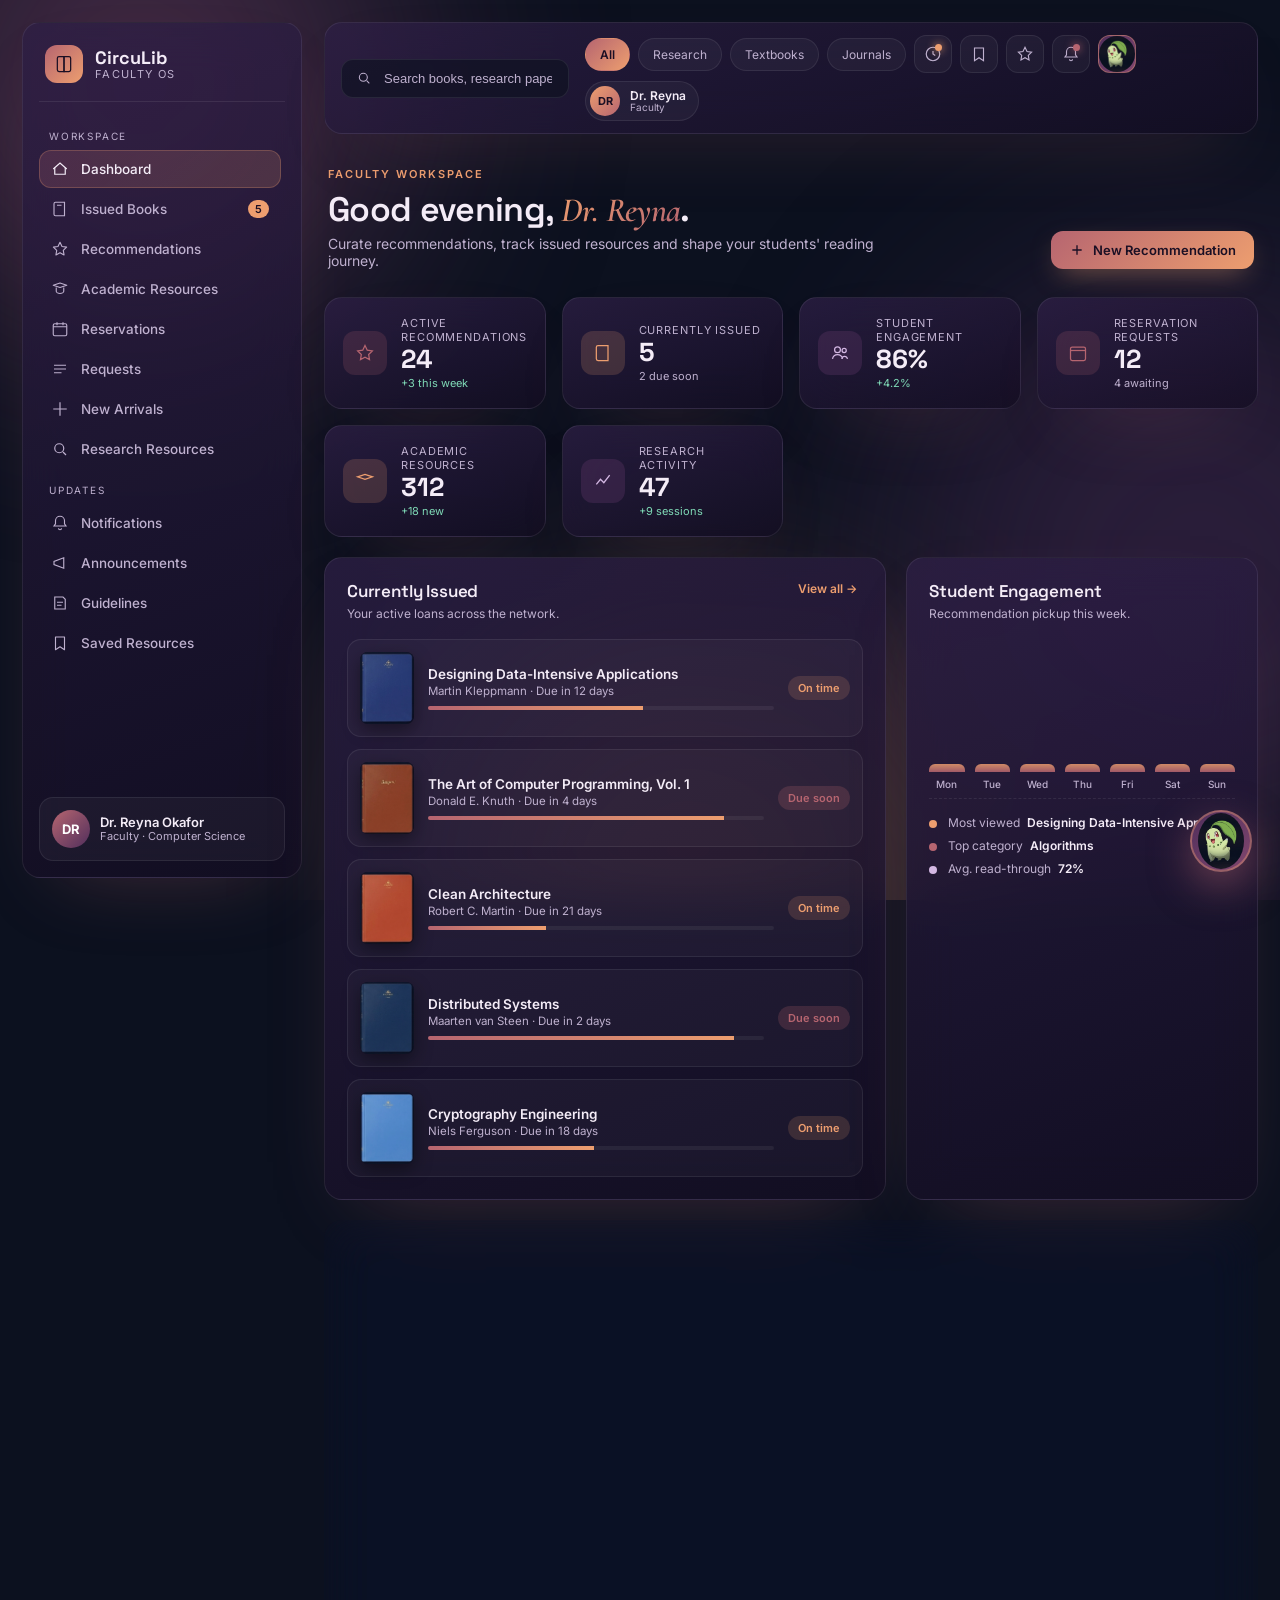
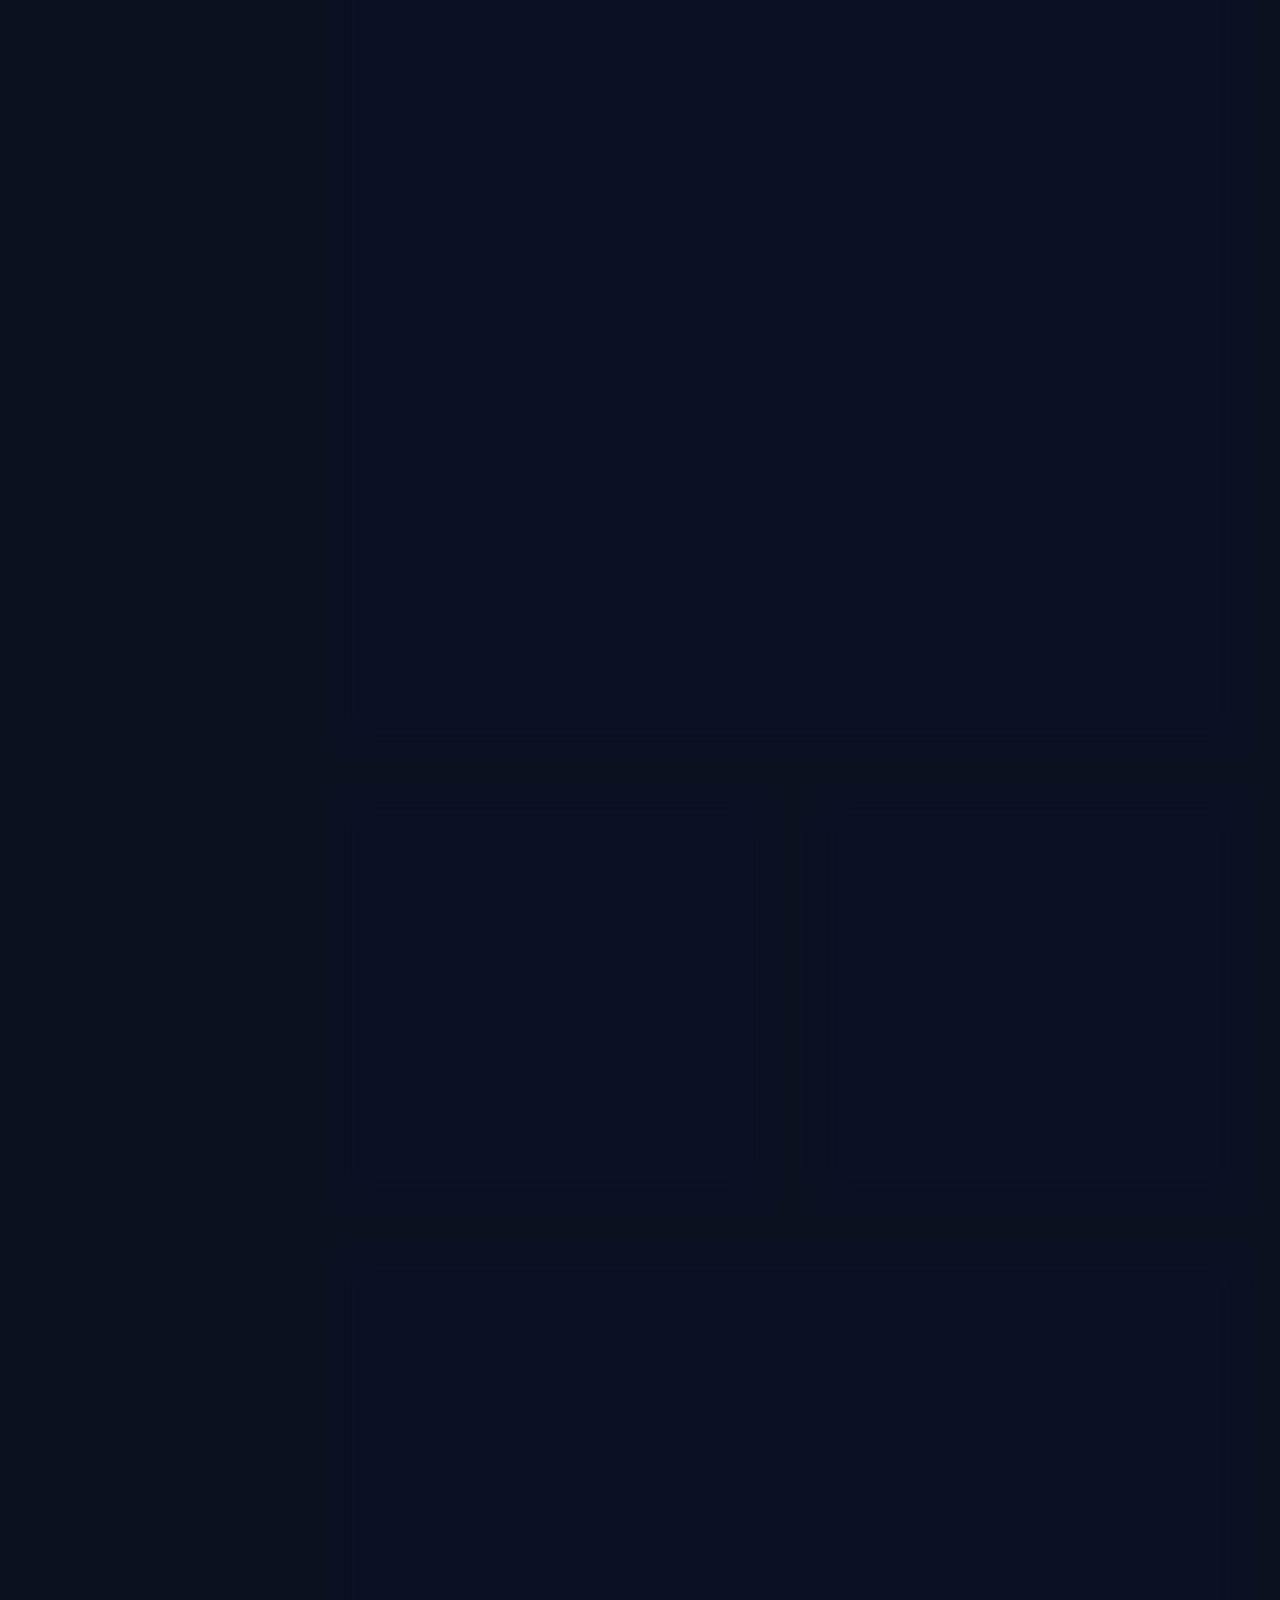
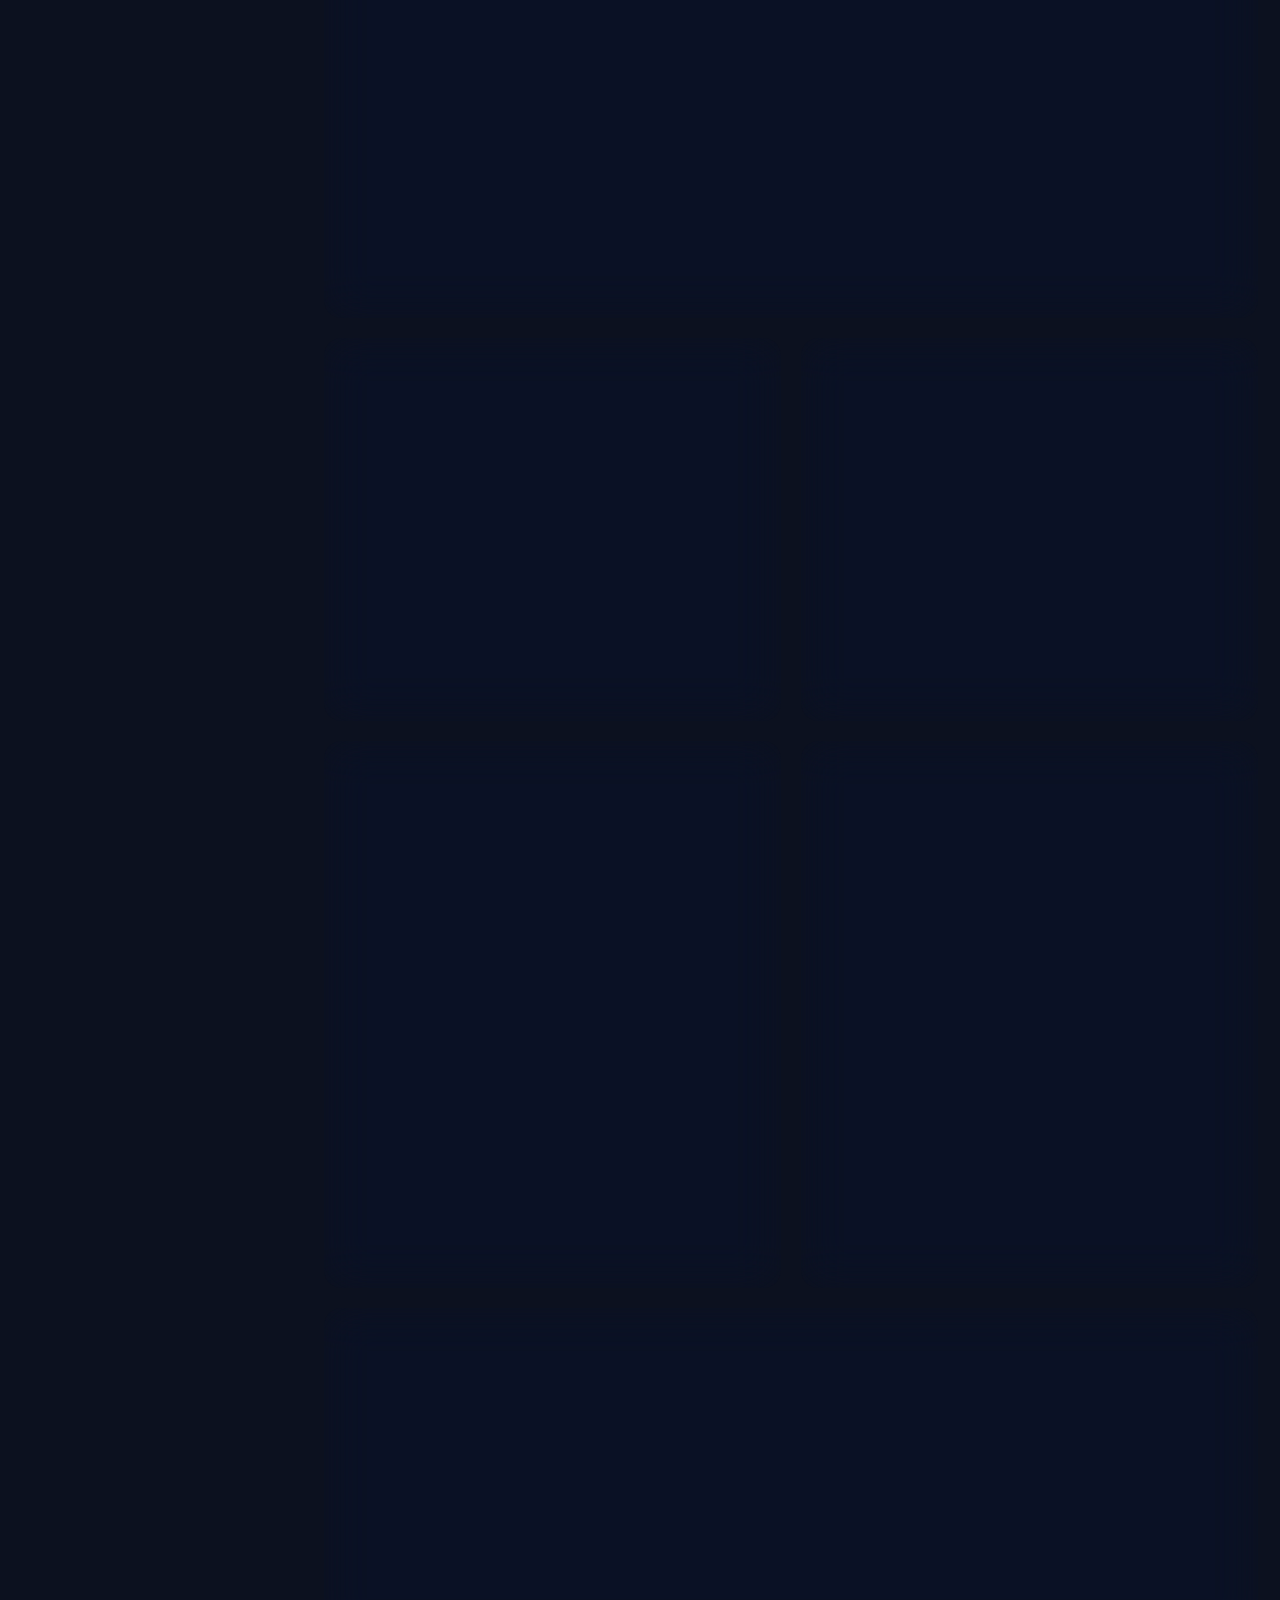
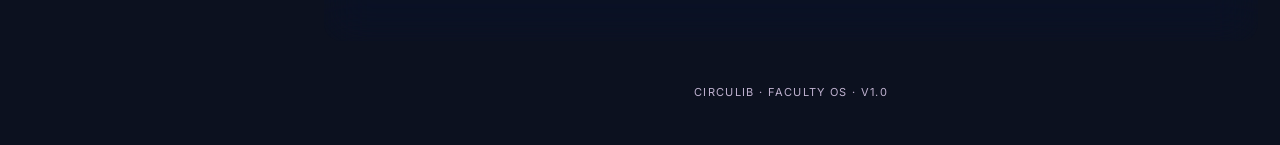
==== public/circulib/faculty-dashboard.html @ a868ea6f "Changes Co-authored-by: 4bhi6yan <189090337+4bhi6yan@users.noreply.github.com>" ====
<!DOCTYPE html>
<html lang="en">
<head>
<meta charset="UTF-8" />
<meta name="viewport" content="width=device-width, initial-scale=1.0" />
<title>CircuLib — Faculty Dashboard</title>
<link rel="preconnect" href="https://fonts.googleapis.com">
<link rel="preconnect" href="https://fonts.gstatic.com" crossorigin>
<link href="https://fonts.googleapis.com/css2?family=Space+Grotesk:wght@400;500;600;700&family=Inter:wght@300;400;500;600&family=Cormorant+Garamond:wght@500;600;700&display=swap" rel="stylesheet">
<link rel="stylesheet" href="faculty-dashboard.css" />
</head>
<body>

<!-- Ambient aurora -->
<div class="fc-aurora">
  <span class="fc-blob fc-blob--1"></span>
  <span class="fc-blob fc-blob--2"></span>
  <span class="fc-blob fc-blob--3"></span>
</div>

<div class="fc-app">

  <!-- ============ SIDEBAR ============ -->
  <aside class="fc-sidebar fc-glass">
    <div class="fc-brand">
      <div class="fc-brand__mark">
        <svg viewBox="0 0 24 24" fill="none"><path d="M4 5a2 2 0 0 1 2-2h6v18H6a2 2 0 0 1-2-2V5Z" stroke="currentColor" stroke-width="1.5"/><path d="M20 5a2 2 0 0 0-2-2h-6v18h6a2 2 0 0 0 2-2V5Z" stroke="currentColor" stroke-width="1.5"/></svg>
      </div>
      <div class="fc-brand__text">
        <span class="fc-brand__name">CircuLib</span>
        <span class="fc-brand__tag">Faculty OS</span>
      </div>
    </div>

    <nav class="fc-nav">
      <span class="fc-nav__label">Workspace</span>
      <a href="#" class="fc-nav__item is-active" data-section="dashboard">
        <svg viewBox="0 0 24 24" fill="none"><path d="M3 12 12 4l9 8" stroke="currentColor" stroke-width="1.6"/><path d="M5 10v9h14v-9" stroke="currentColor" stroke-width="1.6"/></svg>
        <span>Dashboard</span>
      </a>
      <a href="#" class="fc-nav__item" data-section="issued">
        <svg viewBox="0 0 24 24" fill="none"><path d="M4 5a2 2 0 0 1 2-2h12v18H6a2 2 0 0 1-2-2V5Z" stroke="currentColor" stroke-width="1.5"/><path d="M8 7h6" stroke="currentColor" stroke-width="1.5"/></svg>
        <span>Issued Books</span>
        <em class="fc-nav__badge">5</em>
      </a>
      <a href="#" class="fc-nav__item" data-section="recommend">
        <svg viewBox="0 0 24 24" fill="none"><path d="m12 3 2.7 5.6 6.1.9-4.4 4.3 1 6.1L12 17l-5.4 2.9 1-6.1L3.2 9.5l6.1-.9L12 3Z" stroke="currentColor" stroke-width="1.5" stroke-linejoin="round"/></svg>
        <span>Recommendations</span>
      </a>
      <a href="#" class="fc-nav__item" data-section="academic">
        <svg viewBox="0 0 24 24" fill="none"><path d="M3 7 12 4l9 3-9 3-9-3Z" stroke="currentColor" stroke-width="1.5" stroke-linejoin="round"/><path d="M7 10v5c0 1.5 2.5 3 5 3s5-1.5 5-3v-5" stroke="currentColor" stroke-width="1.5"/></svg>
        <span>Academic Resources</span>
      </a>
      <a href="#" class="fc-nav__item" data-section="reservations">
        <svg viewBox="0 0 24 24" fill="none"><rect x="3" y="5" width="18" height="16" rx="2" stroke="currentColor" stroke-width="1.5"/><path d="M3 9h18M8 3v4M16 3v4" stroke="currentColor" stroke-width="1.5"/></svg>
        <span>Reservations</span>
      </a>
      <a href="#" class="fc-nav__item" data-section="requests">
        <svg viewBox="0 0 24 24" fill="none"><path d="M4 7h16M4 12h16M4 17h10" stroke="currentColor" stroke-width="1.6"/></svg>
        <span>Requests</span>
      </a>
      <a href="#" class="fc-nav__item" data-section="arrivals">
        <svg viewBox="0 0 24 24" fill="none"><path d="M12 3v18M3 12h18" stroke="currentColor" stroke-width="1.6"/></svg>
        <span>New Arrivals</span>
      </a>
      <a href="#" class="fc-nav__item" data-section="research">
        <svg viewBox="0 0 24 24" fill="none"><circle cx="11" cy="11" r="6" stroke="currentColor" stroke-width="1.6"/><path d="m20 20-4-4" stroke="currentColor" stroke-width="1.6"/></svg>
        <span>Research Resources</span>
      </a>

      <span class="fc-nav__label">Updates</span>
      <a href="#" class="fc-nav__item" data-section="notifications">
        <svg viewBox="0 0 24 24" fill="none"><path d="M6 9a6 6 0 1 1 12 0v4l2 3H4l2-3V9Z" stroke="currentColor" stroke-width="1.5"/><path d="M10 19a2 2 0 0 0 4 0" stroke="currentColor" stroke-width="1.5"/></svg>
        <span>Notifications</span>
      </a>
      <a href="#" class="fc-nav__item" data-section="announcements">
        <svg viewBox="0 0 24 24" fill="none"><path d="M4 10v4l13 5V5L4 10Z" stroke="currentColor" stroke-width="1.5"/></svg>
        <span>Announcements</span>
      </a>
      <a href="#" class="fc-nav__item" data-section="guidelines">
        <svg viewBox="0 0 24 24" fill="none"><path d="M5 4h11l3 3v13H5V4Z" stroke="currentColor" stroke-width="1.5"/><path d="M8 11h8M8 15h6" stroke="currentColor" stroke-width="1.5"/></svg>
        <span>Guidelines</span>
      </a>
      <a href="#" class="fc-nav__item" data-section="saved">
        <svg viewBox="0 0 24 24" fill="none"><path d="M6 4h12v17l-6-4-6 4V4Z" stroke="currentColor" stroke-width="1.5" stroke-linejoin="round"/></svg>
        <span>Saved Resources</span>
      </a>
    </nav>

    <div class="fc-profile">
      <div class="fc-profile__avatar">DR</div>
      <div class="fc-profile__info">
        <span class="fc-profile__name">Dr. Reyna Okafor</span>
        <span class="fc-profile__role">Faculty · Computer Science</span>
      </div>
    </div>
  </aside>

  <!-- ============ MAIN ============ -->
  <main class="fc-main">

    <!-- Topbar -->
    <header class="fc-topbar fc-glass">
      <div class="fc-search">
        <svg viewBox="0 0 24 24" fill="none"><circle cx="11" cy="11" r="6" stroke="currentColor" stroke-width="1.6"/><path d="m20 20-4-4" stroke="currentColor" stroke-width="1.6"/></svg>
        <input id="fcSearch" type="text" placeholder="Search books, research papers, students…" />
        <div class="fc-search__dropdown" id="fcSearchDropdown"></div>
      </div>

      <div class="fc-topbar__actions">
        <button class="fc-chip" data-filter="all">All</button>
        <button class="fc-chip" data-filter="research">Research</button>
        <button class="fc-chip" data-filter="textbook">Textbooks</button>
        <button class="fc-chip" data-filter="journal">Journals</button>

        <button class="fc-icon-btn" title="Due alerts" data-modal="due">
          <svg viewBox="0 0 24 24" fill="none"><path d="M12 8v4l3 2" stroke="currentColor" stroke-width="1.6"/><circle cx="12" cy="12" r="9" stroke="currentColor" stroke-width="1.6"/></svg>
          <em class="fc-icon-btn__dot"></em>
        </button>
        <button class="fc-icon-btn" title="Saved" data-section-go="saved">
          <svg viewBox="0 0 24 24" fill="none"><path d="M6 4h12v17l-6-4-6 4V4Z" stroke="currentColor" stroke-width="1.5"/></svg>
        </button>
        <button class="fc-icon-btn" title="Recommendations" data-section-go="recommend">
          <svg viewBox="0 0 24 24" fill="none"><path d="m12 3 2.7 5.6 6.1.9-4.4 4.3 1 6.1L12 17l-5.4 2.9 1-6.1L3.2 9.5l6.1-.9L12 3Z" stroke="currentColor" stroke-width="1.5"/></svg>
        </button>
        <button class="fc-icon-btn" title="Notifications" data-modal="notif">
          <svg viewBox="0 0 24 24" fill="none"><path d="M6 9a6 6 0 1 1 12 0v4l2 3H4l2-3V9Z" stroke="currentColor" stroke-width="1.5"/><path d="M10 19a2 2 0 0 0 4 0" stroke="currentColor" stroke-width="1.5"/></svg>
          <em class="fc-icon-btn__dot fc-icon-btn__dot--warm"></em>
        </button>
        <button class="fc-icon-btn fc-icon-btn--okio" title="OKIO Assistant" id="fcOkioOpen">
          <img src="assets/okio.png" alt="OKIO" />
        </button>

        <div class="fc-profile-chip">
          <div class="fc-profile-chip__avatar">DR</div>
          <div class="fc-profile-chip__meta">
            <span>Dr. Reyna</span>
            <small>Faculty</small>
          </div>
        </div>
      </div>
    </header>

    <!-- Greeting -->
    <section class="fc-hero">
      <div>
        <span class="fc-kicker">Faculty Workspace</span>
        <h1>Good evening, <em>Dr. Reyna</em>.</h1>
        <p>Curate recommendations, track issued resources and shape your students' reading journey.</p>
      </div>
      <button class="fc-btn fc-btn--primary" data-section-go="recommend">
        <svg viewBox="0 0 24 24" fill="none"><path d="M12 5v14M5 12h14" stroke="currentColor" stroke-width="2"/></svg>
        New Recommendation
      </button>
    </section>

    <!-- Overview cards -->
    <section class="fc-overview">
      <article class="fc-stat fc-glass">
        <div class="fc-stat__icon fc-stat__icon--rose">
          <svg viewBox="0 0 24 24" fill="none"><path d="m12 3 2.7 5.6 6.1.9-4.4 4.3 1 6.1L12 17l-5.4 2.9 1-6.1L3.2 9.5l6.1-.9L12 3Z" stroke="currentColor" stroke-width="1.5"/></svg>
        </div>
        <div>
          <span class="fc-stat__label">Active Recommendations</span>
          <strong class="fc-stat__value">24</strong>
          <small class="fc-stat__delta fc-up">+3 this week</small>
        </div>
      </article>
      <article class="fc-stat fc-glass">
        <div class="fc-stat__icon fc-stat__icon--warm">
          <svg viewBox="0 0 24 24" fill="none"><path d="M4 5a2 2 0 0 1 2-2h12v18H6a2 2 0 0 1-2-2V5Z" stroke="currentColor" stroke-width="1.5"/></svg>
        </div>
        <div>
          <span class="fc-stat__label">Currently Issued</span>
          <strong class="fc-stat__value">5</strong>
          <small class="fc-stat__delta">2 due soon</small>
        </div>
      </article>
      <article class="fc-stat fc-glass">
        <div class="fc-stat__icon fc-stat__icon--purple">
          <svg viewBox="0 0 24 24" fill="none"><circle cx="9" cy="8" r="3.5" stroke="currentColor" stroke-width="1.5"/><circle cx="17" cy="9" r="2.5" stroke="currentColor" stroke-width="1.5"/><path d="M3 19c.6-3 3.2-5 6-5s5.4 2 6 5M14 19c.4-2 2-3 3.5-3s3 1 3.5 3" stroke="currentColor" stroke-width="1.5"/></svg>
        </div>
        <div>
          <span class="fc-stat__label">Student Engagement</span>
          <strong class="fc-stat__value">86%</strong>
          <small class="fc-stat__delta fc-up">+4.2%</small>
        </div>
      </article>
      <article class="fc-stat fc-glass">
        <div class="fc-stat__icon fc-stat__icon--rose">
          <svg viewBox="0 0 24 24" fill="none"><rect x="3" y="5" width="18" height="16" rx="2" stroke="currentColor" stroke-width="1.5"/><path d="M3 9h18" stroke="currentColor" stroke-width="1.5"/></svg>
        </div>
        <div>
          <span class="fc-stat__label">Reservation Requests</span>
          <strong class="fc-stat__value">12</strong>
          <small class="fc-stat__delta">4 awaiting</small>
        </div>
      </article>
      <article class="fc-stat fc-glass">
        <div class="fc-stat__icon fc-stat__icon--warm">
          <svg viewBox="0 0 24 24" fill="none"><path d="M3 7 12 4l9 3-9 3-9-3Z" stroke="currentColor" stroke-width="1.5"/></svg>
        </div>
        <div>
          <span class="fc-stat__label">Academic Resources</span>
          <strong class="fc-stat__value">312</strong>
          <small class="fc-stat__delta fc-up">+18 new</small>
        </div>
      </article>
      <article class="fc-stat fc-glass">
        <div class="fc-stat__icon fc-stat__icon--purple">
          <svg viewBox="0 0 24 24" fill="none"><path d="m4 16 5-6 4 4 7-9" stroke="currentColor" stroke-width="1.6"/></svg>
        </div>
        <div>
          <span class="fc-stat__label">Research Activity</span>
          <strong class="fc-stat__value">47</strong>
          <small class="fc-stat__delta fc-up">+9 sessions</small>
        </div>
      </article>
    </section>

    <!-- Grid: Issued + Engagement -->
    <section class="fc-grid fc-grid--2-1">
      <article class="fc-panel fc-glass" id="fcIssued">
        <header class="fc-panel__head">
          <div>
            <h3>Currently Issued</h3>
            <p>Your active loans across the network.</p>
          </div>
          <button class="fc-link">View all →</button>
        </header>
        <div class="fc-issued-list" id="fcIssuedList"></div>
      </article>

      <article class="fc-panel fc-glass">
        <header class="fc-panel__head">
          <div>
            <h3>Student Engagement</h3>
            <p>Recommendation pickup this week.</p>
          </div>
        </header>
        <div class="fc-engage">
          <div class="fc-engage__chart" id="fcEngageChart"></div>
          <ul class="fc-engage__legend">
            <li><span class="dot warm"></span> Most viewed <strong>Designing Data-Intensive Apps</strong></li>
            <li><span class="dot rose"></span> Top category <strong>Algorithms</strong></li>
            <li><span class="dot purple"></span> Avg. read-through <strong>72%</strong></li>
          </ul>
        </div>
      </article>
    </section>

    <!-- Recommendation system -->
    <section class="fc-panel fc-glass">
      <header class="fc-panel__head">
        <div>
          <h3>Faculty Recommendation System</h3>
          <p>Curated reading directed at your students.</p>
        </div>
        <button class="fc-btn fc-btn--ghost" id="fcAddRec">
          <svg viewBox="0 0 24 24" fill="none"><path d="M12 5v14M5 12h14" stroke="currentColor" stroke-width="2"/></svg>
          Add Recommendation
        </button>
      </header>
      <div class="fc-rec-grid" id="fcRecGrid"></div>
    </section>

    <!-- Academic + Research -->
    <section class="fc-grid fc-grid--1-1">
      <article class="fc-panel fc-glass">
        <header class="fc-panel__head">
          <div>
            <h3>Academic Resources</h3>
            <p>Curated subjects and collections.</p>
          </div>
        </header>
        <div class="fc-cats">
          <button class="fc-cat"><span>📐</span>Algorithms<small>48 titles</small></button>
          <button class="fc-cat"><span>🧠</span>AI & ML<small>62 titles</small></button>
          <button class="fc-cat"><span>🔐</span>Cryptography<small>21 titles</small></button>
          <button class="fc-cat"><span>🛰️</span>Distributed Sys<small>34 titles</small></button>
          <button class="fc-cat"><span>📊</span>Data Science<small>57 titles</small></button>
          <button class="fc-cat"><span>🧪</span>Theory<small>19 titles</small></button>
        </div>
      </article>

      <article class="fc-panel fc-glass">
        <header class="fc-panel__head">
          <div>
            <h3>Research Resources</h3>
            <p>Trending in your faculty network.</p>
          </div>
        </header>
        <ul class="fc-research-list">
          <li><span class="fc-rank">01</span><div><strong>Attention Is All You Need — revisited</strong><small>Curated · ML / Transformers</small></div><em>+218</em></li>
          <li><span class="fc-rank">02</span><div><strong>Foundations of Cryptographic Protocols</strong><small>Curated · Security</small></div><em>+174</em></li>
          <li><span class="fc-rank">03</span><div><strong>Modern Compiler Construction</strong><small>Curated · Systems</small></div><em>+131</em></li>
          <li><span class="fc-rank">04</span><div><strong>Quantum Algorithms: A Survey</strong><small>Curated · Theory</small></div><em>+98</em></li>
        </ul>
      </article>
    </section>

    <!-- New Arrivals -->
    <section class="fc-panel fc-glass">
      <header class="fc-panel__head">
        <div>
          <h3>New Arrivals</h3>
          <p>Fresh in the library this week.</p>
        </div>
        <button class="fc-link">Browse →</button>
      </header>
      <div class="fc-arrivals" id="fcArrivals"></div>
    </section>

    <!-- Reservations + Requests -->
    <section class="fc-grid fc-grid--1-1">
      <article class="fc-panel fc-glass">
        <header class="fc-panel__head">
          <div>
            <h3>Reservation Queue</h3>
            <p>Books awaiting availability.</p>
          </div>
        </header>
        <ul class="fc-queue" id="fcQueue"></ul>
      </article>

      <article class="fc-panel fc-glass">
        <header class="fc-panel__head">
          <div>
            <h3>Requests</h3>
            <p>Open conversations with the librarian.</p>
          </div>
        </header>
        <ul class="fc-reqs" id="fcReqs"></ul>
      </article>
    </section>

    <!-- Saved + Announcements -->
    <section class="fc-grid fc-grid--1-1">
      <article class="fc-panel fc-glass">
        <header class="fc-panel__head">
          <div>
            <h3>Saved Resources</h3>
            <p>Your bookmarks and reading lists.</p>
          </div>
        </header>
        <div class="fc-saved" id="fcSaved"></div>
      </article>

      <article class="fc-panel fc-glass">
        <header class="fc-panel__head">
          <div>
            <h3>Announcements</h3>
            <p>From the library and academic office.</p>
          </div>
        </header>
        <ul class="fc-anns" id="fcAnns"></ul>
      </article>
    </section>

    <!-- Guidelines accordion -->
    <section class="fc-panel fc-glass">
      <header class="fc-panel__head">
        <div>
          <h3>Book Guidelines</h3>
          <p>Faculty policies & expectations.</p>
        </div>
      </header>
      <div class="fc-acc" id="fcAcc">
        <details><summary>Issue policies</summary><p>Faculty members may hold up to 8 books simultaneously for a maximum of 60 days, extendable twice through the dashboard.</p></details>
        <details><summary>Faculty responsibilities</summary><p>Recommend at least 2 titles per active course. Notify librarian about damaged or missing materials within 7 days.</p></details>
        <details><summary>Recommendation guidelines</summary><p>Recommendations are surfaced to students enrolled in your courses. Add a one-line academic note to clarify intent.</p></details>
        <details><summary>Reservation policies</summary><p>Reservations expire after 72 hours of availability. Priority is given to faculty-curated lists during exam periods.</p></details>
      </div>
    </section>

    <footer class="fc-foot">CircuLib · Faculty OS · v1.0</footer>
  </main>
</div>

<!-- ============ MODALS ============ -->
<div class="fc-modal" id="fcModal" aria-hidden="true">
  <div class="fc-modal__backdrop" data-close></div>
  <div class="fc-modal__card fc-glass" role="dialog" aria-modal="true">
    <button class="fc-modal__close" data-close>×</button>
    <span class="fc-kicker" id="fcModalKicker">Modal</span>
    <h3 id="fcModalTitle">Title</h3>
    <div id="fcModalBody"></div>
  </div>
</div>

<!-- ============ OKIO ============ -->
<button class="fc-okio-fab" id="fcOkioFab" aria-label="Open OKIO">
  <img src="assets/okio.png" alt="OKIO"/>
  <span class="fc-okio-fab__pulse"></span>
</button>

<div class="fc-okio-panel fc-glass" id="fcOkioPanel" aria-hidden="true">
  <header class="fc-okio-panel__head">
    <img src="assets/okio.png" alt=""/>
    <div>
      <strong>OKIO</strong>
      <small><span class="fc-dot"></span> online · academic mode</small>
    </div>
    <button class="fc-okio-panel__close" id="fcOkioClose">×</button>
  </header>
  <div class="fc-okio-panel__body" id="fcOkioBody">
    <div class="fc-msg bot">Hi Dr. Reyna — I can suggest readings, draft recommendation notes or surface trending research. What shall we explore?</div>
  </div>
  <form class="fc-okio-panel__input" id="fcOkioForm">
    <input id="fcOkioInput" type="text" placeholder="Ask OKIO about recommendations, research, students…" autocomplete="off"/>
    <button type="submit">→</button>
  </form>
</div>

<script src="faculty-dashboard.js"></script>
</body>
</html>
---- public/circulib/faculty-dashboard.css ----
/* =========================================================
   CircuLib · Faculty Dashboard
   Palette:
   --bg:#0c111f  --panel:#2d1f44  --purple:#512f5c
   --rose:#80466e  --pink:#b66570  --warm:#ed9e6f
   ========================================================= */

:root{
  --fc-bg:#0c111f;
  --fc-panel:#2d1f44;
  --fc-purple:#512f5c;
  --fc-rose:#80466e;
  --fc-pink:#b66570;
  --fc-warm:#ed9e6f;
  --fc-ink:#f4ecf7;
  --fc-ink-dim:#bfb1cf;
  --fc-line:rgba(255,255,255,.08);
  --fc-line-strong:rgba(255,255,255,.14);
  --fc-glow:0 30px 80px -40px rgba(182,101,112,.35);
  --fc-radius:18px;
}

*{box-sizing:border-box}
html,body{margin:0;padding:0;background:var(--fc-bg);color:var(--fc-ink);font-family:'Inter',system-ui,sans-serif;-webkit-font-smoothing:antialiased;min-height:100vh}
a{color:inherit;text-decoration:none}
button{font-family:inherit;cursor:pointer;border:0;background:none;color:inherit}

/* Aurora background */
.fc-aurora{position:fixed;inset:0;overflow:hidden;pointer-events:none;z-index:0}
.fc-blob{position:absolute;border-radius:50%;filter:blur(120px);opacity:.45}
.fc-blob--1{width:520px;height:520px;background:var(--fc-rose);top:-180px;left:-120px}
.fc-blob--2{width:600px;height:600px;background:var(--fc-purple);top:30%;right:-220px}
.fc-blob--3{width:480px;height:480px;background:var(--fc-warm);bottom:-220px;left:35%;opacity:.28}

/* Glass */
.fc-glass{
  background:linear-gradient(160deg, rgba(45,31,68,.78), rgba(20,14,34,.78));
  backdrop-filter:blur(22px) saturate(140%);
  -webkit-backdrop-filter:blur(22px) saturate(140%);
  border:1px solid var(--fc-line);
  border-radius:var(--fc-radius);
  box-shadow:var(--fc-glow);
}

/* App shell */
.fc-app{position:relative;z-index:1;display:grid;grid-template-columns:280px 1fr;gap:22px;padding:22px;min-height:100vh}

/* ============ SIDEBAR ============ */
.fc-sidebar{position:sticky;top:22px;align-self:start;height:calc(100vh - 44px);display:flex;flex-direction:column;padding:22px 16px 16px;overflow:hidden}
.fc-brand{display:flex;align-items:center;gap:12px;padding:0 6px 18px;border-bottom:1px solid var(--fc-line)}
.fc-brand__mark{width:38px;height:38px;border-radius:12px;display:grid;place-items:center;background:linear-gradient(135deg,var(--fc-pink),var(--fc-warm));color:#1a0f24}
.fc-brand__mark svg{width:20px;height:20px}
.fc-brand__text{display:flex;flex-direction:column;line-height:1.1}
.fc-brand__name{font-family:'Space Grotesk';font-weight:700;font-size:18px}
.fc-brand__tag{font-size:11px;color:var(--fc-ink-dim);letter-spacing:.12em;text-transform:uppercase}

.fc-nav{display:flex;flex-direction:column;gap:2px;margin-top:14px;overflow-y:auto;flex:1;padding-right:4px}
.fc-nav::-webkit-scrollbar{width:6px}
.fc-nav::-webkit-scrollbar-thumb{background:rgba(255,255,255,.08);border-radius:6px}
.fc-nav__label{font-size:10px;letter-spacing:.18em;text-transform:uppercase;color:var(--fc-ink-dim);padding:14px 10px 6px}
.fc-nav__item{display:flex;align-items:center;gap:12px;padding:10px 12px;border-radius:12px;color:var(--fc-ink-dim);font-size:13.5px;font-weight:500;transition:.2s;position:relative}
.fc-nav__item svg{width:18px;height:18px;flex-shrink:0}
.fc-nav__item:hover{background:rgba(255,255,255,.05);color:var(--fc-ink)}
.fc-nav__item.is-active{background:linear-gradient(135deg,rgba(182,101,112,.22),rgba(237,158,111,.18));color:var(--fc-ink);box-shadow:inset 0 0 0 1px rgba(237,158,111,.25)}
.fc-nav__item.is-active::before{content:"";position:absolute;left:-4px;top:8px;bottom:8px;width:3px;border-radius:3px;background:linear-gradient(180deg,var(--fc-warm),var(--fc-pink))}
.fc-nav__badge{margin-left:auto;font-style:normal;background:var(--fc-warm);color:#1a0f24;font-size:11px;padding:2px 7px;border-radius:99px;font-weight:600}

.fc-profile{display:flex;align-items:center;gap:10px;padding:12px;border-radius:14px;background:rgba(255,255,255,.04);border:1px solid var(--fc-line);margin-top:10px}
.fc-profile__avatar{width:38px;height:38px;border-radius:50%;display:grid;place-items:center;background:linear-gradient(135deg,var(--fc-pink),var(--fc-purple));font-weight:700;font-size:13px;color:#fff}
.fc-profile__info{display:flex;flex-direction:column;line-height:1.25;min-width:0}
.fc-profile__name{font-size:13px;font-weight:600;white-space:nowrap;overflow:hidden;text-overflow:ellipsis}
.fc-profile__role{font-size:11px;color:var(--fc-ink-dim)}

/* ============ MAIN ============ */
.fc-main{display:flex;flex-direction:column;gap:20px;min-width:0}

/* Topbar */
.fc-topbar{display:flex;align-items:center;gap:16px;padding:12px 16px;position:sticky;top:22px;z-index:50}
.fc-search{position:relative;display:flex;align-items:center;gap:10px;background:rgba(12,17,31,.6);border:1px solid var(--fc-line);border-radius:12px;padding:10px 14px;flex:1;max-width:480px;transition:.2s}
.fc-search:focus-within{border-color:var(--fc-warm);box-shadow:0 0 0 3px rgba(237,158,111,.15)}
.fc-search svg{width:16px;height:16px;color:var(--fc-ink-dim)}
.fc-search input{flex:1;background:transparent;border:0;outline:0;color:var(--fc-ink);font-size:13px}
.fc-search input::placeholder{color:var(--fc-ink-dim)}
.fc-search__dropdown{position:absolute;top:calc(100% + 8px);left:0;right:0;background:linear-gradient(160deg,rgba(45,31,68,.96),rgba(20,14,34,.96));backdrop-filter:blur(22px);border:1px solid var(--fc-line-strong);border-radius:14px;padding:8px;display:none;max-height:320px;overflow:auto;z-index:100;box-shadow:0 20px 60px rgba(0,0,0,.45)}
.fc-search__dropdown.is-open{display:block}
.fc-search__dropdown .res{padding:10px 12px;border-radius:10px;display:flex;justify-content:space-between;font-size:13px;color:var(--fc-ink-dim);cursor:pointer}
.fc-search__dropdown .res:hover{background:rgba(255,255,255,.06);color:var(--fc-ink)}
.fc-search__dropdown .res small{color:var(--fc-warm);font-size:11px}

.fc-topbar__actions{display:flex;align-items:center;gap:8px;margin-left:auto;flex-wrap:wrap}
.fc-chip{padding:8px 14px;border-radius:99px;background:rgba(255,255,255,.04);border:1px solid var(--fc-line);font-size:12px;color:var(--fc-ink-dim);transition:.2s}
.fc-chip:hover{color:var(--fc-ink);border-color:var(--fc-line-strong)}
.fc-chip.is-active{background:linear-gradient(135deg,var(--fc-pink),var(--fc-warm));color:#1a0f24;border-color:transparent;font-weight:600}

.fc-icon-btn{position:relative;width:38px;height:38px;border-radius:12px;display:grid;place-items:center;background:rgba(255,255,255,.04);border:1px solid var(--fc-line);color:var(--fc-ink-dim);transition:.2s}
.fc-icon-btn:hover{color:var(--fc-ink);background:rgba(255,255,255,.07)}
.fc-icon-btn svg{width:18px;height:18px}
.fc-icon-btn__dot{position:absolute;top:8px;right:9px;width:7px;height:7px;border-radius:50%;background:var(--fc-warm);box-shadow:0 0 8px var(--fc-warm)}
.fc-icon-btn__dot--warm{background:var(--fc-pink);box-shadow:0 0 8px var(--fc-pink)}
.fc-icon-btn--okio{padding:0;overflow:hidden;background:linear-gradient(135deg,var(--fc-purple),var(--fc-rose));border-color:rgba(237,158,111,.4)}
.fc-icon-btn--okio img{width:100%;height:100%;object-fit:cover;border-radius:50%}

.fc-profile-chip{display:flex;align-items:center;gap:10px;padding:4px 12px 4px 4px;border-radius:99px;background:rgba(255,255,255,.04);border:1px solid var(--fc-line)}
.fc-profile-chip__avatar{width:30px;height:30px;border-radius:50%;background:linear-gradient(135deg,var(--fc-warm),var(--fc-pink));display:grid;place-items:center;font-size:11px;font-weight:700;color:#1a0f24}
.fc-profile-chip__meta{display:flex;flex-direction:column;line-height:1.1}
.fc-profile-chip__meta span{font-size:12px;font-weight:600}
.fc-profile-chip__meta small{font-size:10px;color:var(--fc-ink-dim)}

/* Hero */
.fc-hero{display:flex;align-items:flex-end;justify-content:space-between;gap:24px;padding:8px 4px}
.fc-hero h1{margin:6px 0 4px;font-family:'Space Grotesk';font-size:34px;font-weight:600;letter-spacing:-.02em}
.fc-hero h1 em{font-style:italic;font-family:'Cormorant Garamond';font-weight:600;background:linear-gradient(135deg,var(--fc-warm),var(--fc-pink));-webkit-background-clip:text;background-clip:text;color:transparent}
.fc-hero p{margin:0;color:var(--fc-ink-dim);font-size:14px;max-width:560px}
.fc-kicker{font-size:11px;letter-spacing:.18em;text-transform:uppercase;color:var(--fc-warm);font-weight:600}

.fc-btn{display:inline-flex;align-items:center;gap:8px;padding:11px 18px;border-radius:12px;font-size:13px;font-weight:600;transition:.2s}
.fc-btn svg{width:16px;height:16px}
.fc-btn--primary{background:linear-gradient(135deg,var(--fc-pink),var(--fc-warm));color:#1a0f24;box-shadow:0 10px 28px -10px rgba(237,158,111,.6)}
.fc-btn--primary:hover{transform:translateY(-1px);box-shadow:0 14px 32px -10px rgba(237,158,111,.75)}
.fc-btn--ghost{background:rgba(255,255,255,.05);color:var(--fc-ink);border:1px solid var(--fc-line)}
.fc-btn--ghost:hover{background:rgba(255,255,255,.08);border-color:var(--fc-warm)}

/* Overview */
.fc-overview{display:grid;grid-template-columns:repeat(auto-fit,minmax(220px,1fr));gap:16px}
.fc-stat{display:flex;gap:14px;align-items:center;padding:18px;transition:.25s}
.fc-stat:hover{transform:translateY(-3px);border-color:var(--fc-line-strong)}
.fc-stat__icon{width:44px;height:44px;border-radius:12px;display:grid;place-items:center;flex-shrink:0}
.fc-stat__icon svg{width:20px;height:20px}
.fc-stat__icon--rose{background:rgba(182,101,112,.18);color:var(--fc-pink)}
.fc-stat__icon--warm{background:rgba(237,158,111,.18);color:var(--fc-warm)}
.fc-stat__icon--purple{background:rgba(81,47,92,.45);color:#d4b8e3}
.fc-stat__label{display:block;font-size:11px;letter-spacing:.08em;text-transform:uppercase;color:var(--fc-ink-dim)}
.fc-stat__value{display:block;font-family:'Space Grotesk';font-size:26px;font-weight:700;margin-top:2px;line-height:1}
.fc-stat__delta{display:block;font-size:11px;color:var(--fc-ink-dim);margin-top:4px}
.fc-stat__delta.fc-up{color:#7fd9b6}

/* Grids */
.fc-grid{display:grid;gap:20px}
.fc-grid--2-1{grid-template-columns:1.6fr 1fr}
.fc-grid--1-1{grid-template-columns:1fr 1fr}

/* Panels */
.fc-panel{padding:22px}
.fc-panel__head{display:flex;justify-content:space-between;align-items:flex-start;gap:16px;margin-bottom:18px}
.fc-panel__head h3{margin:0;font-family:'Space Grotesk';font-size:17px;font-weight:600;letter-spacing:-.01em}
.fc-panel__head p{margin:4px 0 0;font-size:12px;color:var(--fc-ink-dim)}
.fc-link{color:var(--fc-warm);font-size:12px;font-weight:600}
.fc-link:hover{text-decoration:underline}

/* Issued list */
.fc-issued-list{display:flex;flex-direction:column;gap:12px}
.fc-issued{display:grid;grid-template-columns:54px 1fr auto;gap:14px;align-items:center;padding:12px;border-radius:14px;background:rgba(255,255,255,.03);border:1px solid var(--fc-line);transition:.2s}
.fc-issued:hover{background:rgba(255,255,255,.06);border-color:var(--fc-line-strong)}
.fc-issued__cover{width:54px;height:72px;border-radius:8px;overflow:hidden;background:#1a0f24;box-shadow:0 6px 18px rgba(0,0,0,.4)}
.fc-issued__cover img{width:100%;height:100%;object-fit:cover}
.fc-issued__meta strong{display:block;font-size:13.5px;font-weight:600}
.fc-issued__meta small{display:block;color:var(--fc-ink-dim);font-size:11.5px;margin-top:2px}
.fc-issued__progress{margin-top:8px;height:4px;border-radius:99px;background:rgba(255,255,255,.06);overflow:hidden}
.fc-issued__progress span{display:block;height:100%;background:linear-gradient(90deg,var(--fc-pink),var(--fc-warm))}
.fc-issued__tag{font-size:11px;padding:5px 10px;border-radius:99px;background:rgba(237,158,111,.16);color:var(--fc-warm);font-weight:600;white-space:nowrap}
.fc-issued__tag.due{background:rgba(182,101,112,.22);color:var(--fc-pink)}

/* Engagement */
.fc-engage{display:flex;flex-direction:column;gap:16px}
.fc-engage__chart{display:flex;align-items:flex-end;gap:10px;height:160px;padding:8px 0;border-bottom:1px dashed var(--fc-line)}
.fc-engage__bar{flex:1;display:flex;flex-direction:column;align-items:center;gap:6px}
.fc-engage__bar i{width:100%;border-radius:6px 6px 0 0;background:linear-gradient(180deg,var(--fc-warm),var(--fc-pink));opacity:.85;transition:.4s;min-height:8px}
.fc-engage__bar:hover i{opacity:1;box-shadow:0 0 18px rgba(237,158,111,.5)}
.fc-engage__bar span{font-size:10px;color:var(--fc-ink-dim);font-weight:500}
.fc-engage__legend{list-style:none;margin:0;padding:0;display:flex;flex-direction:column;gap:8px;font-size:12px;color:var(--fc-ink-dim)}
.fc-engage__legend strong{color:var(--fc-ink);font-weight:600;margin-left:4px}
.fc-engage__legend .dot{display:inline-block;width:8px;height:8px;border-radius:50%;margin-right:8px;vertical-align:middle}
.dot.warm{background:var(--fc-warm)}.dot.rose{background:var(--fc-pink)}.dot.purple{background:#d4b8e3}

/* Recommendations */
.fc-rec-grid{display:grid;grid-template-columns:repeat(auto-fill,minmax(220px,1fr));gap:16px}
.fc-rec{padding:14px;border-radius:14px;background:linear-gradient(160deg,rgba(255,255,255,.04),rgba(255,255,255,.01));border:1px solid var(--fc-line);transition:.25s;display:flex;flex-direction:column;gap:10px}
.fc-rec:hover{transform:translateY(-3px);border-color:var(--fc-warm);box-shadow:0 18px 40px -20px rgba(237,158,111,.4)}
.fc-rec__cover{aspect-ratio:3/4;border-radius:10px;overflow:hidden;background:#1a0f24;box-shadow:0 10px 24px rgba(0,0,0,.4)}
.fc-rec__cover img{width:100%;height:100%;object-fit:cover}
.fc-rec__title{font-size:14px;font-weight:600;line-height:1.25}
.fc-rec__note{font-size:11.5px;color:var(--fc-ink-dim);line-height:1.4}
.fc-rec__tags{display:flex;flex-wrap:wrap;gap:6px}
.fc-rec__tags span{font-size:10px;padding:3px 8px;border-radius:99px;background:rgba(81,47,92,.5);color:#d4b8e3}
.fc-rec__foot{display:flex;justify-content:space-between;align-items:center;font-size:11px;color:var(--fc-ink-dim);padding-top:8px;border-top:1px solid var(--fc-line)}
.fc-rec__foot em{font-style:normal;color:var(--fc-warm);font-weight:600}

/* Academic categories */
.fc-cats{display:grid;grid-template-columns:repeat(auto-fill,minmax(140px,1fr));gap:12px}
.fc-cat{padding:16px 14px;border-radius:14px;background:rgba(255,255,255,.04);border:1px solid var(--fc-line);text-align:left;display:flex;flex-direction:column;gap:6px;transition:.2s}
.fc-cat:hover{background:rgba(237,158,111,.1);border-color:var(--fc-warm);transform:translateY(-2px)}
.fc-cat span{font-size:22px}
.fc-cat small{color:var(--fc-ink-dim);font-size:11px}

/* Research */
.fc-research-list{list-style:none;margin:0;padding:0;display:flex;flex-direction:column;gap:10px}
.fc-research-list li{display:flex;align-items:center;gap:14px;padding:12px 14px;border-radius:12px;background:rgba(255,255,255,.03);border:1px solid var(--fc-line);transition:.2s}
.fc-research-list li:hover{background:rgba(255,255,255,.06);border-color:var(--fc-line-strong)}
.fc-research-list strong{display:block;font-size:13px;font-weight:600}
.fc-research-list small{display:block;font-size:11px;color:var(--fc-ink-dim);margin-top:2px}
.fc-rank{font-family:'Space Grotesk';font-size:18px;font-weight:700;color:var(--fc-warm);width:28px;flex-shrink:0}
.fc-research-list em{margin-left:auto;font-style:normal;font-size:11px;font-weight:600;padding:4px 9px;border-radius:99px;background:rgba(237,158,111,.16);color:var(--fc-warm)}

/* New arrivals */
.fc-arrivals{display:grid;grid-template-columns:repeat(auto-fill,minmax(170px,1fr));gap:16px}
.fc-arrival{position:relative;border-radius:14px;overflow:hidden;aspect-ratio:3/4;background:#1a0f24;box-shadow:0 14px 30px rgba(0,0,0,.4);transition:.3s;cursor:pointer}
.fc-arrival:hover{transform:translateY(-4px) scale(1.02)}
.fc-arrival img{width:100%;height:100%;object-fit:cover}
.fc-arrival__overlay{position:absolute;inset:0;background:linear-gradient(180deg,transparent 40%,rgba(12,17,31,.95));display:flex;flex-direction:column;justify-content:flex-end;padding:14px;color:#fff}
.fc-arrival__overlay strong{font-size:13px;font-weight:600}
.fc-arrival__overlay small{font-size:11px;color:var(--fc-warm);margin-top:2px}

/* Queue */
.fc-queue{list-style:none;margin:0;padding:0;display:flex;flex-direction:column;gap:10px}
.fc-queue li{display:flex;justify-content:space-between;align-items:center;gap:12px;padding:12px 14px;border-radius:12px;background:rgba(255,255,255,.03);border:1px solid var(--fc-line)}
.fc-queue strong{font-size:13px;font-weight:600}
.fc-queue small{font-size:11px;color:var(--fc-ink-dim);display:block;margin-top:2px}
.fc-status{font-size:11px;padding:5px 10px;border-radius:99px;font-weight:600;white-space:nowrap}
.fc-status.avail{background:rgba(127,217,182,.18);color:#7fd9b6}
.fc-status.queue{background:rgba(237,158,111,.18);color:var(--fc-warm)}
.fc-status.wait{background:rgba(182,101,112,.2);color:var(--fc-pink)}

/* Requests */
.fc-reqs{list-style:none;margin:0;padding:0;display:flex;flex-direction:column;gap:10px}
.fc-reqs li{padding:14px;border-radius:12px;background:rgba(255,255,255,.03);border:1px solid var(--fc-line);cursor:pointer;transition:.2s}
.fc-reqs li:hover{border-color:var(--fc-warm)}
.fc-reqs li summary{list-style:none;display:flex;justify-content:space-between;align-items:center;cursor:pointer;font-size:13px;font-weight:600}
.fc-reqs li summary::-webkit-details-marker{display:none}
.fc-reqs li p{margin:8px 0 0;font-size:12px;color:var(--fc-ink-dim);line-height:1.5}

/* Saved */
.fc-saved{display:grid;grid-template-columns:repeat(auto-fill,minmax(120px,1fr));gap:12px}
.fc-saved__item{padding:10px;border-radius:12px;background:rgba(255,255,255,.03);border:1px solid var(--fc-line);transition:.2s;cursor:pointer}
.fc-saved__item:hover{border-color:var(--fc-warm);transform:translateY(-2px)}
.fc-saved__cover{aspect-ratio:3/4;border-radius:8px;overflow:hidden;margin-bottom:8px;background:#1a0f24}
.fc-saved__cover img{width:100%;height:100%;object-fit:cover}
.fc-saved__item strong{font-size:11.5px;font-weight:600;display:block;line-height:1.3}
.fc-saved__item small{font-size:10px;color:var(--fc-ink-dim)}

/* Announcements */
.fc-anns{list-style:none;margin:0;padding:0;display:flex;flex-direction:column;gap:10px}
.fc-anns details{padding:14px;border-radius:12px;background:rgba(255,255,255,.03);border:1px solid var(--fc-line);transition:.2s}
.fc-anns details[open]{border-color:var(--fc-warm)}
.fc-anns summary{list-style:none;cursor:pointer;display:flex;justify-content:space-between;align-items:center;font-size:13px;font-weight:600}
.fc-anns summary::-webkit-details-marker{display:none}
.fc-anns summary::after{content:"+";font-size:18px;color:var(--fc-warm);transition:.2s}
.fc-anns details[open] summary::after{transform:rotate(45deg)}
.fc-anns summary small{display:block;font-size:11px;color:var(--fc-ink-dim);font-weight:400;margin-top:3px}
.fc-anns p{margin:10px 0 0;font-size:12.5px;color:var(--fc-ink-dim);line-height:1.55}

/* Accordion */
.fc-acc{display:flex;flex-direction:column;gap:8px}
.fc-acc details{padding:14px 16px;border-radius:12px;background:rgba(255,255,255,.03);border:1px solid var(--fc-line);transition:.2s}
.fc-acc details[open]{border-color:var(--fc-warm);background:rgba(237,158,111,.04)}
.fc-acc summary{list-style:none;cursor:pointer;font-size:13.5px;font-weight:600;display:flex;justify-content:space-between;align-items:center}
.fc-acc summary::-webkit-details-marker{display:none}
.fc-acc summary::after{content:"›";font-size:18px;color:var(--fc-warm);transition:.2s}
.fc-acc details[open] summary::after{transform:rotate(90deg)}
.fc-acc p{margin:10px 0 0;color:var(--fc-ink-dim);font-size:12.5px;line-height:1.6}

.fc-foot{text-align:center;padding:24px 0;color:var(--fc-ink-dim);font-size:11px;letter-spacing:.12em;text-transform:uppercase}

/* ============ OKIO ============ */
.fc-okio-fab{position:fixed;bottom:28px;right:28px;width:62px;height:62px;border-radius:50%;background:linear-gradient(135deg,var(--fc-purple),var(--fc-rose));box-shadow:0 14px 40px rgba(182,101,112,.5);z-index:80;display:grid;place-items:center;overflow:hidden;border:2px solid rgba(237,158,111,.4)}
.fc-okio-fab img{width:100%;height:100%;object-fit:cover;border-radius:50%}
.fc-okio-fab__pulse{position:absolute;inset:-6px;border-radius:50%;border:2px solid var(--fc-warm);animation:fcPulse 2.4s ease-out infinite;opacity:0}
@keyframes fcPulse{0%{transform:scale(.95);opacity:.5}100%{transform:scale(1.3);opacity:0}}

.fc-okio-panel{position:fixed;bottom:108px;right:28px;width:380px;max-width:calc(100vw - 32px);height:520px;max-height:calc(100vh - 140px);z-index:90;display:none;flex-direction:column;overflow:hidden}
.fc-okio-panel.is-open{display:flex;animation:fcSlide .25s ease}
@keyframes fcSlide{from{transform:translateY(14px);opacity:0}to{transform:translateY(0);opacity:1}}
.fc-okio-panel__head{display:flex;align-items:center;gap:12px;padding:14px 16px;border-bottom:1px solid var(--fc-line)}
.fc-okio-panel__head img{width:38px;height:38px;border-radius:50%;object-fit:cover;border:2px solid rgba(237,158,111,.4)}
.fc-okio-panel__head strong{display:block;font-size:14px}
.fc-okio-panel__head small{display:block;font-size:11px;color:var(--fc-ink-dim);margin-top:2px}
.fc-dot{display:inline-block;width:7px;height:7px;border-radius:50%;background:#7fd9b6;box-shadow:0 0 6px #7fd9b6;margin-right:4px}
.fc-okio-panel__close{margin-left:auto;font-size:22px;color:var(--fc-ink-dim);width:30px;height:30px;border-radius:8px}
.fc-okio-panel__close:hover{background:rgba(255,255,255,.06);color:var(--fc-ink)}
.fc-okio-panel__body{flex:1;overflow-y:auto;padding:16px;display:flex;flex-direction:column;gap:10px}
.fc-msg{padding:10px 14px;border-radius:14px;font-size:13px;line-height:1.5;max-width:85%}
.fc-msg.bot{background:rgba(81,47,92,.4);color:var(--fc-ink);align-self:flex-start;border-bottom-left-radius:4px}
.fc-msg.user{background:linear-gradient(135deg,var(--fc-pink),var(--fc-warm));color:#1a0f24;align-self:flex-end;border-bottom-right-radius:4px;font-weight:500}
.fc-okio-panel__input{display:flex;gap:8px;padding:12px;border-top:1px solid var(--fc-line)}
.fc-okio-panel__input input{flex:1;background:rgba(12,17,31,.6);border:1px solid var(--fc-line);border-radius:10px;padding:10px 14px;color:var(--fc-ink);font-size:13px;outline:0}
.fc-okio-panel__input input:focus{border-color:var(--fc-warm)}
.fc-okio-panel__input button{width:40px;background:linear-gradient(135deg,var(--fc-pink),var(--fc-warm));color:#1a0f24;border-radius:10px;font-size:16px;font-weight:700}

/* Modal */
.fc-modal{position:fixed;inset:0;z-index:100;display:none;align-items:center;justify-content:center;padding:24px}
.fc-modal.is-open{display:flex}
.fc-modal__backdrop{position:absolute;inset:0;background:rgba(12,17,31,.78);backdrop-filter:blur(6px)}
.fc-modal__card{position:relative;width:100%;max-width:480px;padding:28px;animation:fcSlide .25s ease}
.fc-modal__card h3{margin:4px 0 12px;font-family:'Space Grotesk';font-size:22px}
.fc-modal__close{position:absolute;top:14px;right:14px;width:32px;height:32px;border-radius:10px;font-size:22px;color:var(--fc-ink-dim)}
.fc-modal__close:hover{background:rgba(255,255,255,.06);color:var(--fc-ink)}
.fc-modal ul{margin:0;padding:0;list-style:none;display:flex;flex-direction:column;gap:10px}
.fc-modal ul li{padding:12px 14px;border-radius:10px;background:rgba(255,255,255,.04);font-size:13px}
.fc-modal ul li small{display:block;color:var(--fc-ink-dim);font-size:11px;margin-top:3px}

/* Responsive */
@media (max-width:1100px){
  .fc-grid--2-1,.fc-grid--1-1{grid-template-columns:1fr}
}
@media (max-width:880px){
  .fc-app{grid-template-columns:1fr;padding:14px;gap:14px}
  .fc-sidebar{position:relative;top:0;height:auto;flex-direction:row;flex-wrap:wrap;align-items:center}
  .fc-brand{border:0;padding:0;flex:1}
  .fc-nav{flex-direction:row;flex-wrap:wrap;width:100%;margin-top:10px}
  .fc-nav__label{display:none}
  .fc-nav__item{font-size:12px;padding:8px 10px}
  .fc-nav__item span{display:none}
  .fc-profile{width:auto}
  .fc-topbar{flex-wrap:wrap;position:relative;top:0}
  .fc-search{max-width:100%;width:100%;order:-1}
  .fc-hero{flex-direction:column;align-items:flex-start}
  .fc-hero h1{font-size:26px}
  .fc-profile-chip__meta{display:none}
  .fc-okio-panel{right:14px;bottom:90px;left:14px;width:auto}
}
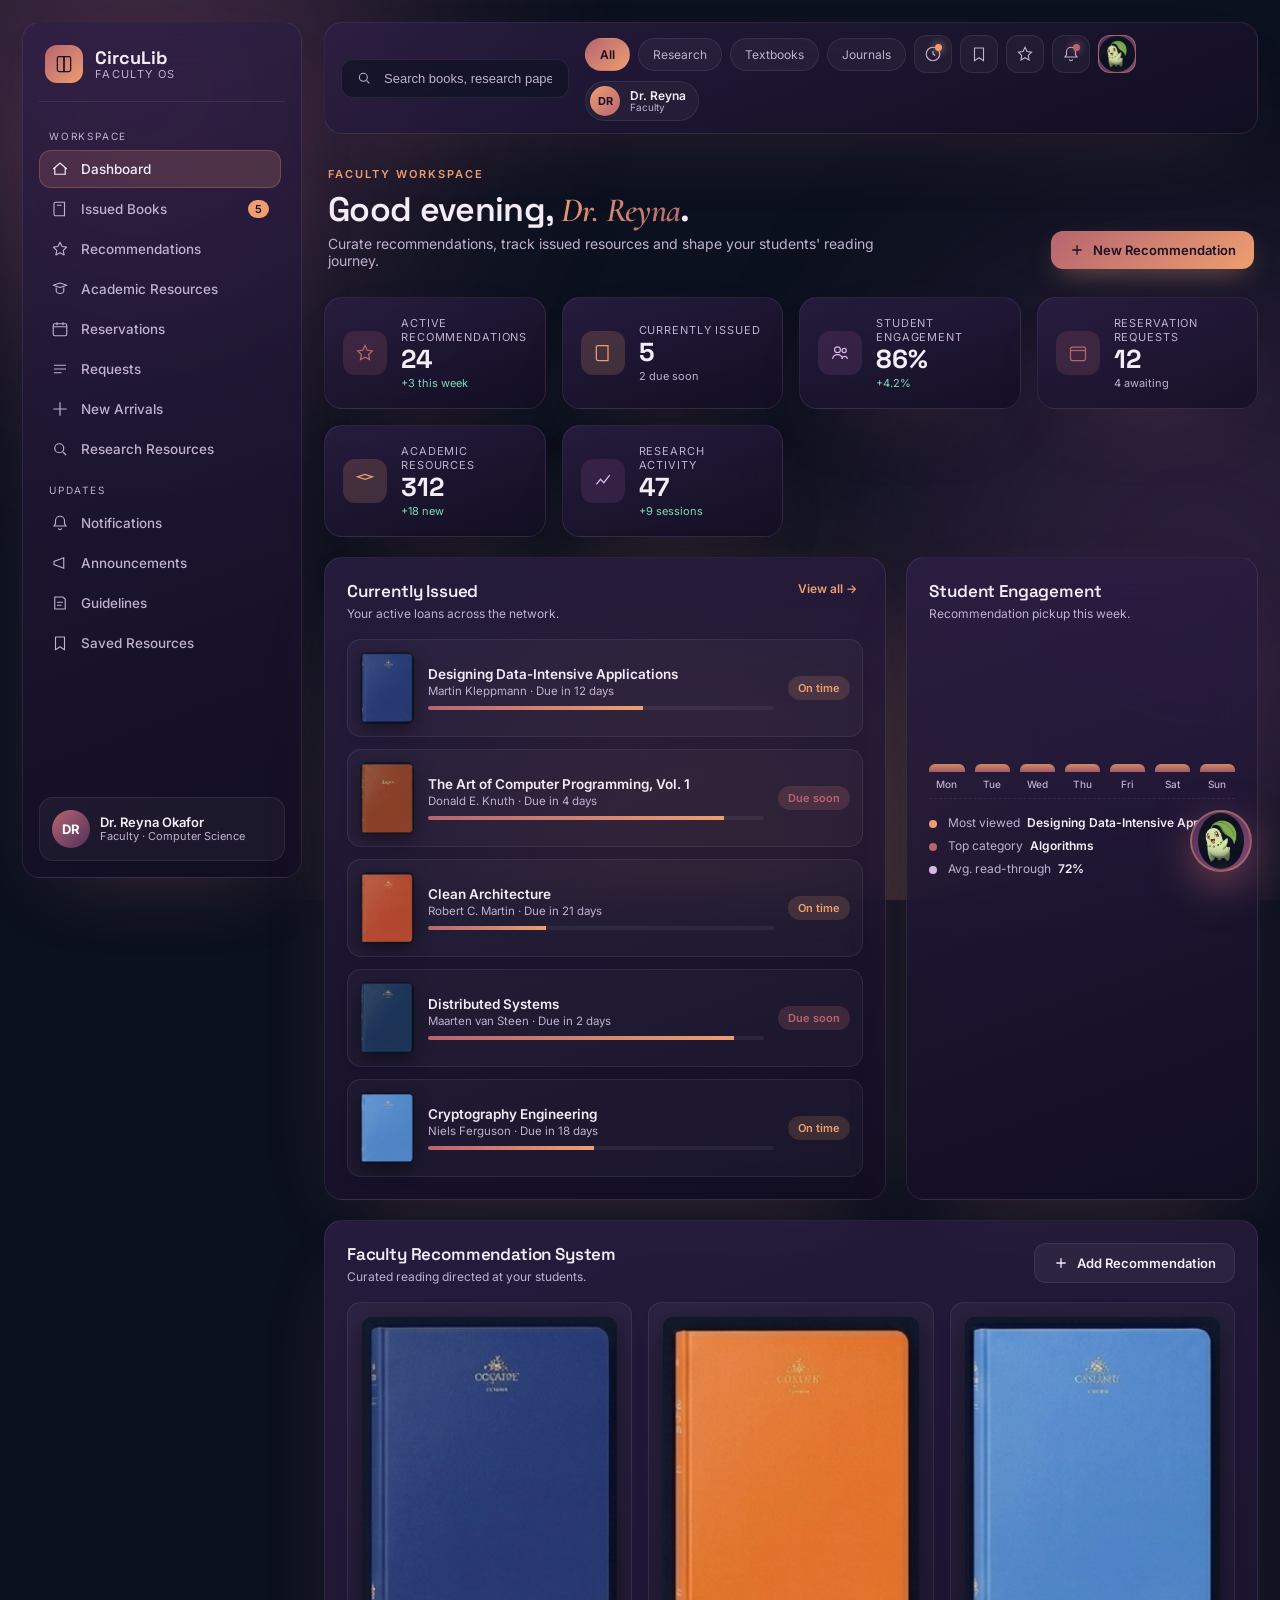
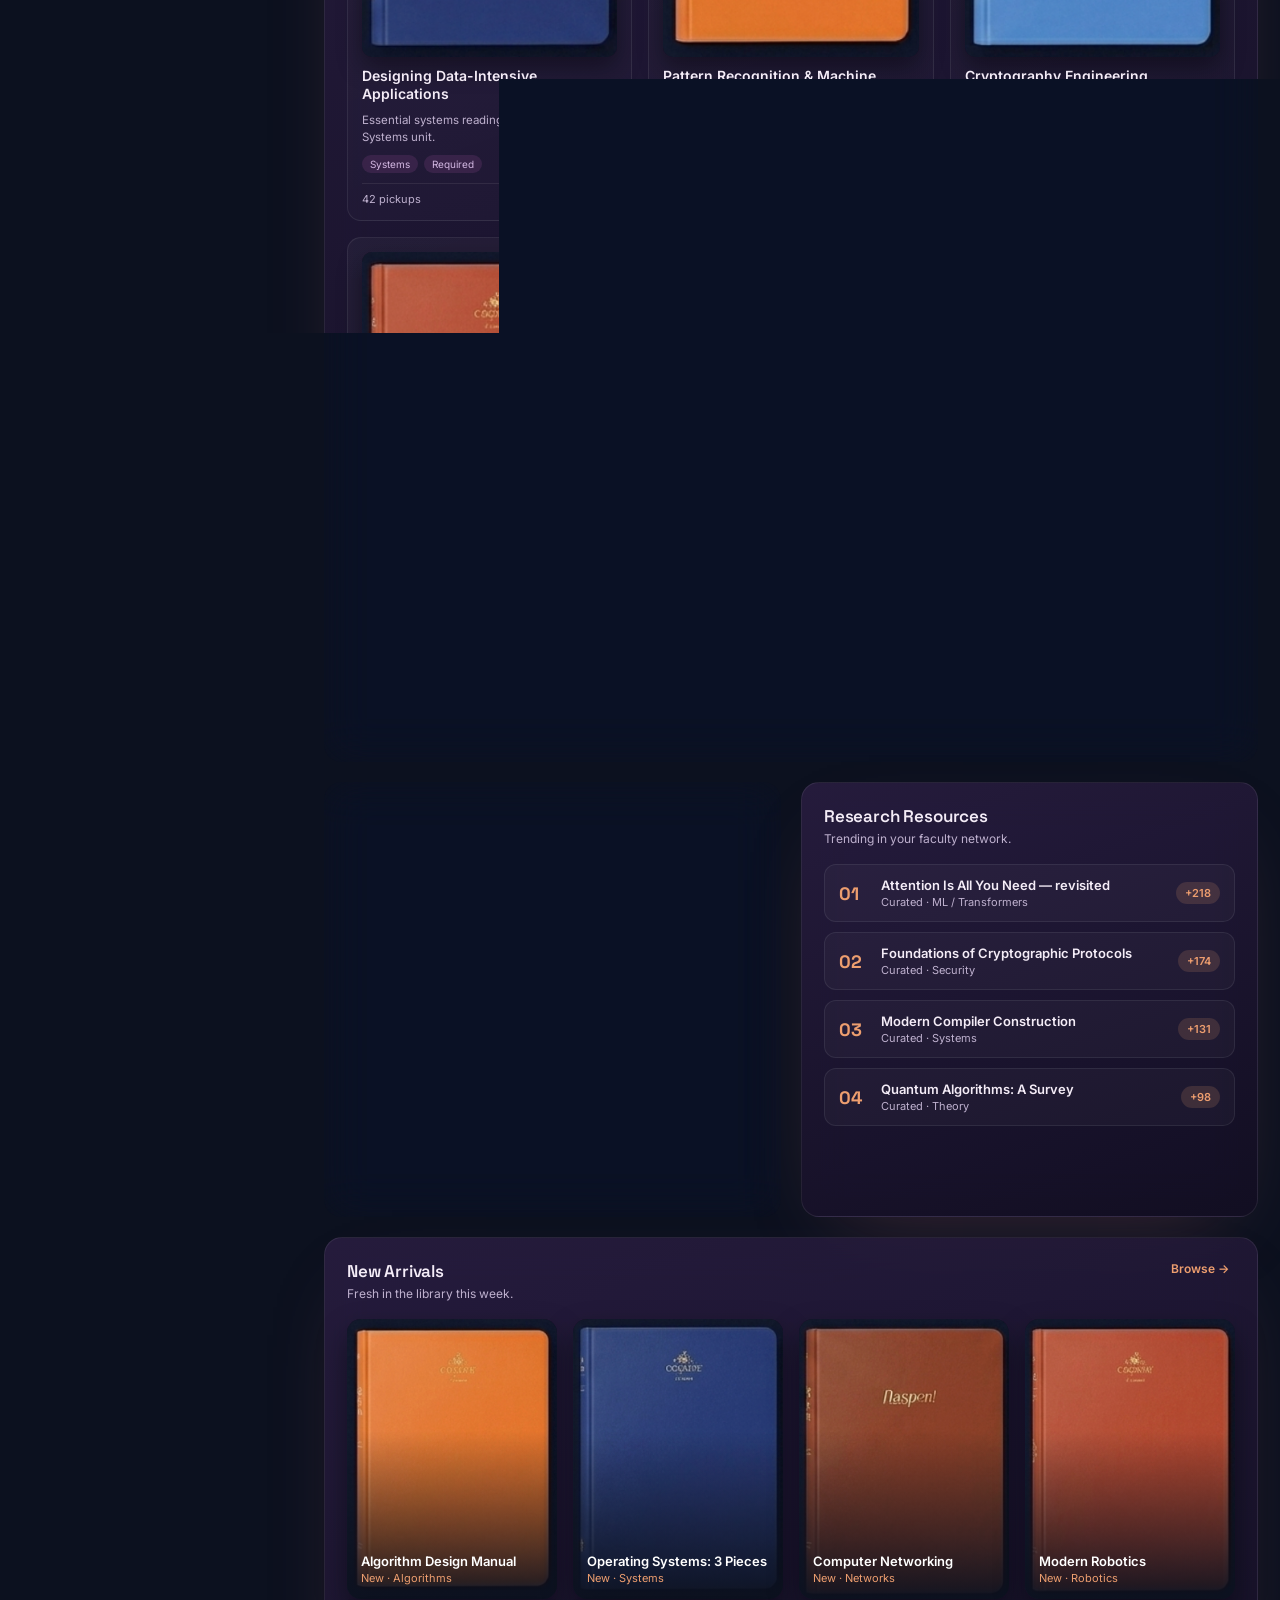
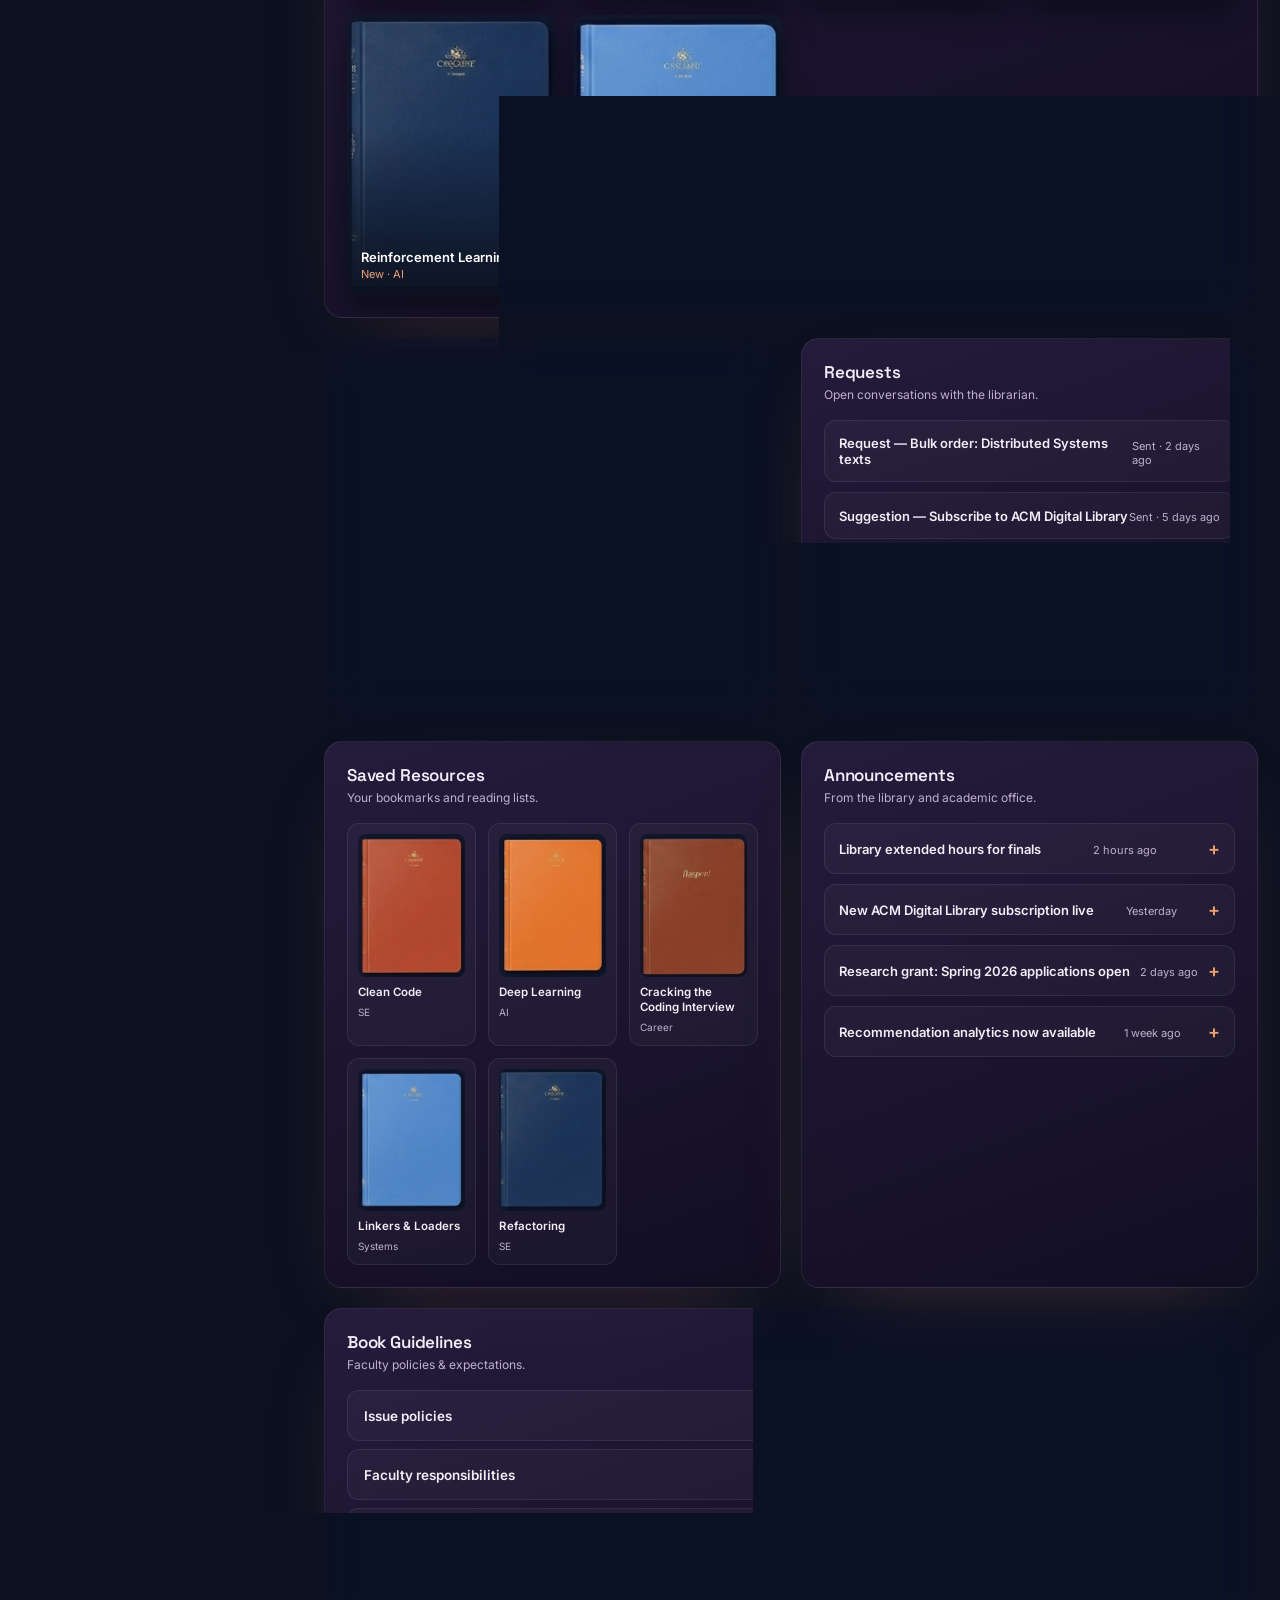
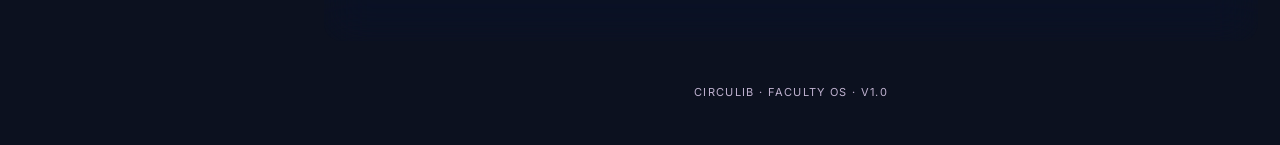
==== commit 8450b25b: "Changes Co-authored-by: 4bhi6yan <189090337+4bhi6yan@users.noreply.github.com>" ====
--- a/public/circulib/faculty-dashboard.html
+++ b/public/circulib/faculty-dashboard.html
@@ -413,5 +413,5 @@
 </div>
 
 <script src="faculty-dashboard.js"></script>
-</body>
+<script>window.CIRCULIB_ROLE='faculty'</script><script type="module" src="/circulib/dashboard.js"></script></body>
 </html>
